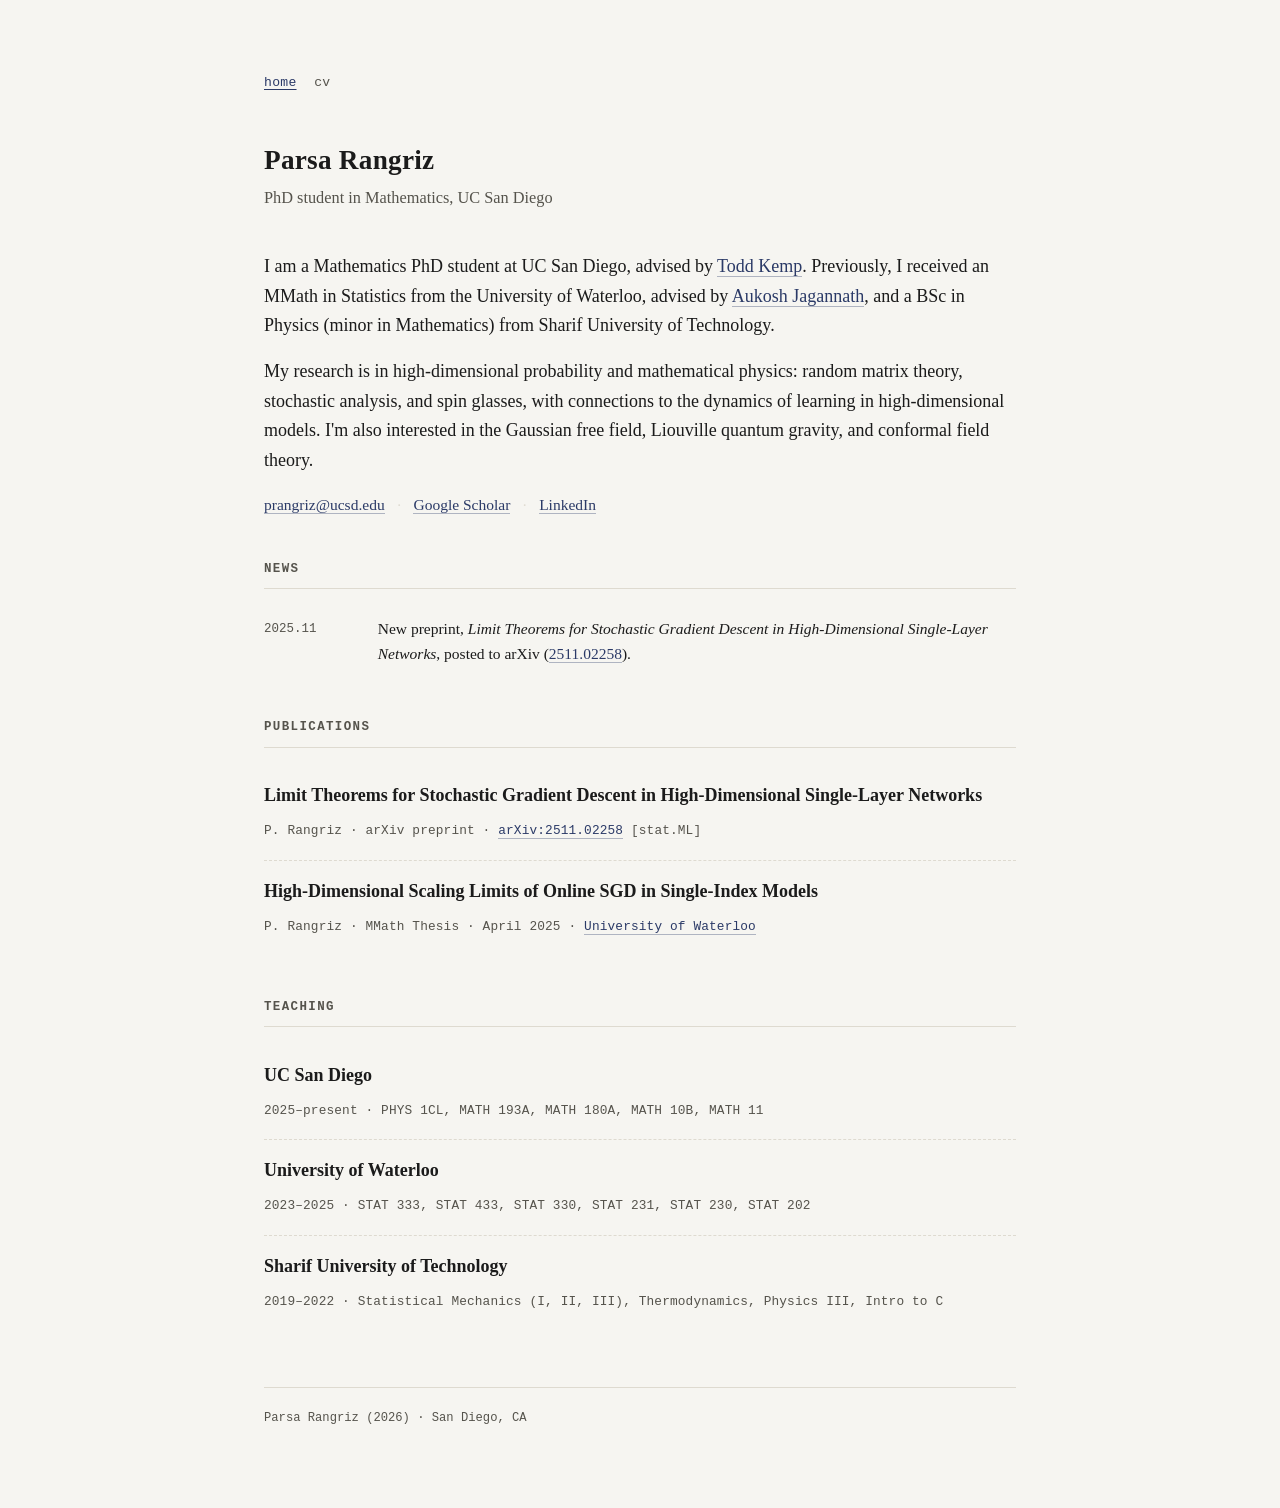
==== index.html @ 887fca53 "Update index.html" ====
<!DOCTYPE html>
<html lang="en">
<head>
<meta charset="UTF-8">
<meta name="viewport" content="width=device-width, initial-scale=1.0">
<title>Parsa Rangriz</title>
<meta name="description" content="Parsa Rangriz — Mathematics PhD Student at UC San Diego.">
<link rel="stylesheet" href="style.css">
<link rel="icon" href="data:,">
</head>
<body>
<div class="wrap">

  <nav class="top-nav">
    <a href="index.html" class="current">home</a>
    <a href="cv.pdf">cv</a>
  </nav>

  <header class="site-header">
    <h1 class="name">Parsa Rangriz</h1>
    <p class="role">PhD student in Mathematics, UC San Diego</p>
  </header>

  <section id="about">
    <p>
      I am a Mathematics PhD student at UC San Diego, advised by
      <a href="https://mathweb.ucsd.edu/~tkemp/">Todd Kemp</a>. Previously, I received an MMath in
      Statistics from the University of Waterloo, advised by
      <a href="https://aukosh.github.io/">Aukosh Jagannath</a>, and a BSc in Physics (minor in Mathematics)
      from Sharif University of Technology.
    </p>
    <p>
      My research is in high-dimensional probability and mathematical physics: random matrix theory,
      stochastic analysis, and spin glasses, with connections to the dynamics of learning in
      high-dimensional models. I'm also interested in the Gaussian free field, Liouville quantum
      gravity, and conformal field theory.
    </p>
    <p class="contact-line">
      <a href="mailto:prangriz@ucsd.edu">prangriz@ucsd.edu</a>
      <span class="sep">·</span>
      <a href="https://scholar.google.com/citations?user=rKi-H_cAAAAJ&hl=en">Google Scholar</a>
      <span class="sep">·</span>
      <a href="https://www.linkedin.com/in/p-rangriz/">LinkedIn</a>
    </p>
  </section>

  <section id="news">
    <h2 class="section-title">News</h2>
    <ul class="news-list">
      <li>
        <time>2025.11</time>
        <span>New preprint, <em>Limit Theorems for Stochastic Gradient Descent in High-Dimensional Single-Layer Networks</em>, posted to arXiv (<a href="https://arxiv.org/abs/2511.02258">2511.02258</a>).</span>
      </li>
    </ul>
  </section>

  <section id="publications">
    <h2 class="section-title">Publications</h2>
    <ul class="pub-list">
      <li>
        <span class="pub-title">Limit Theorems for Stochastic Gradient Descent in High-Dimensional Single-Layer Networks</span>
        <span class="pub-meta">P. Rangriz · arXiv preprint · <a href="https://arxiv.org/abs/2511.02258">arXiv:2511.02258</a> [stat.ML]</span>
      </li>
      <li>
        <span class="pub-title">High-Dimensional Scaling Limits of Online SGD in Single-Index Models</span>
        <span class="pub-meta">P. Rangriz · MMath Thesis · April 2025 · <a href="https://uwspace.uwaterloo.ca/items/c8ef0af0-a10b-4595-ab6c-b43a74a699de">University of Waterloo</a></span>
      </li>
    </ul>
  </section>

  <section id="teaching">
    <h2 class="section-title">Teaching</h2>
    <ul class="teach-list">
      <li>
        <span class="teach-title">UC San Diego</span>
        <span class="teach-meta">2025–present · PHYS 1CL, MATH 193A, MATH 180A, MATH 10B, MATH 11</span>
      </li>
      <li>
        <span class="teach-title">University of Waterloo</span>
        <span class="teach-meta">2023–2025 · STAT 333, STAT 433, STAT 330, STAT 231, STAT 230, STAT 202</span>
      </li>
      <li>
        <span class="teach-title">Sharif University of Technology</span>
        <span class="teach-meta">2019–2022 · Statistical Mechanics (I, II, III), Thermodynamics, Physics III, Intro to C</span>
      </li>
    </ul>
  </section>

  <footer class="site-footer">
    Parsa Rangriz (2026) · San Diego, CA
  </footer>

</div>
</body>
</html>
---- style.css ----
:root {
  --paper: #f6f5f1;
  --ink: #1b1b1b;
  --ink-soft: #55534c;
  --rule: #dedad0;
  --accent: #2b3a67;
  --mono: "JetBrains Mono", ui-monospace, SFMono-Regular, Menlo, Consolas, monospace;
  --serif: "Iowan Old Style", "Palatino Linotype", Georgia, "Times New Roman", serif;
}

* { box-sizing: border-box; }

html { -webkit-text-size-adjust: 100%; }

body {
  margin: 0;
  background: var(--paper);
  color: var(--ink);
  font-family: var(--serif);
  font-size: 18px;
  line-height: 1.65;
  -webkit-font-smoothing: antialiased;
}

a {
  color: var(--accent);
  text-decoration: none;
  border-bottom: 1px solid rgba(43, 58, 103, 0.35);
  transition: border-color 0.15s ease, color 0.15s ease;
}

a:hover, a:focus-visible {
  border-color: var(--accent);
}

a:focus-visible {
  outline: 2px solid var(--accent);
  outline-offset: 2px;
  border-bottom-color: transparent;
}

.wrap {
  max-width: 800px;
  margin: 0 auto;
  padding: 4.5rem 1.5rem 5rem;
}

header.site-header {
  margin-bottom: 2.5rem;
}

nav.top-nav {
  display: flex;
  flex-wrap: wrap;
  gap: 0.35rem 1.1rem;
  font-family: var(--mono);
  font-size: 0.82rem;
  letter-spacing: 0.02em;
  text-transform: lowercase;
  margin-bottom: 2.75rem;
}

nav.top-nav a {
  border-bottom: none;
  color: var(--ink-soft);
}

nav.top-nav a:hover, nav.top-nav a.current {
  color: var(--accent);
}

nav.top-nav a.current {
  text-decoration: underline;
  text-underline-offset: 3px;
}

h1.name {
  font-size: 1.7rem;
  font-weight: 600;
  margin: 0 0 0.15rem;
  letter-spacing: 0.01em;
}

p.role {
  margin: 0 0 1.6rem;
  color: var(--ink-soft);
  font-size: 1.02rem;
}

p.role .dot {
  color: var(--rule);
  padding: 0 0.5em;
}

section {
  margin-bottom: 2.6rem;
}

section > p {
  margin: 0 0 1rem;
}

h2.section-title {
  font-family: var(--mono);
  font-size: 0.78rem;
  text-transform: uppercase;
  letter-spacing: 0.11em;
  color: var(--ink-soft);
  margin: 0 0 1.1rem;
  padding-bottom: 0.55rem;
  border-bottom: 1px solid var(--rule);
}

.contact-line {
  font-size: 0.97rem;
  color: var(--ink-soft);
}

.contact-line a { color: var(--accent); }

.contact-line span.sep {
  color: var(--rule);
  padding: 0 0.55em;
}

ul.news-list {
  list-style: none;
  margin: 0;
  padding: 0;
}

ul.news-list li {
  display: grid;
  grid-template-columns: 6.4em 1fr;
  gap: 0.9rem;
  padding: 0.55rem 0;
  border-bottom: 1px dashed var(--rule);
  font-size: 0.97rem;
}

ul.news-list li:last-child { border-bottom: none; }

ul.news-list time {
  font-family: var(--mono);
  font-size: 0.78rem;
  color: var(--ink-soft);
  padding-top: 0.2rem;
}

ul.pub-list, ul.teach-list {
  list-style: none;
  margin: 0;
  padding: 0;
}

ul.pub-list li, ul.teach-list li {
  padding: 1rem 0;
  border-bottom: 1px dashed var(--rule);
}

ul.pub-list li:last-child, ul.teach-list li:last-child { border-bottom: none; }

.pub-title {
  font-weight: 600;
  display: block;
  margin-bottom: 0.2rem;
}

.pub-meta, .teach-meta {
  font-family: var(--mono);
  font-size: 0.8rem;
  color: var(--ink-soft);
  letter-spacing: 0.01em;
}

.teach-title {
  font-weight: 600;
  display: block;
  margin-bottom: 0.2rem;
}

h3.group-title {
  font-family: var(--mono);
  font-size: 0.72rem;
  text-transform: uppercase;
  letter-spacing: 0.09em;
  color: var(--ink-soft);
  margin: 2.2rem 0 0.6rem;
}

h3.group-title:first-of-type {
  margin-top: 0;
}

h2.subsection-title {
  font-size: 1rem;
  font-weight: 600;
  margin: 2.6rem 0 0.9rem;
  padding-top: 1.6rem;
  border-top: 1px solid var(--rule);
}

h2.subsection-title:first-of-type {
  padding-top: 0;
  border-top: none;
  margin-top: 0.3rem;
}

footer.site-footer {
  margin-top: 3.5rem;
  padding-top: 1.25rem;
  border-top: 1px solid var(--rule);
  font-family: var(--mono);
  font-size: 0.76rem;
  color: var(--ink-soft);
}

@media (max-width: 480px) {
  body { font-size: 17px; }
  .wrap { padding: 3rem 1.25rem 4rem; }
  ul.news-list li { grid-template-columns: 5.2em 1fr; gap: 0.6rem; }
}
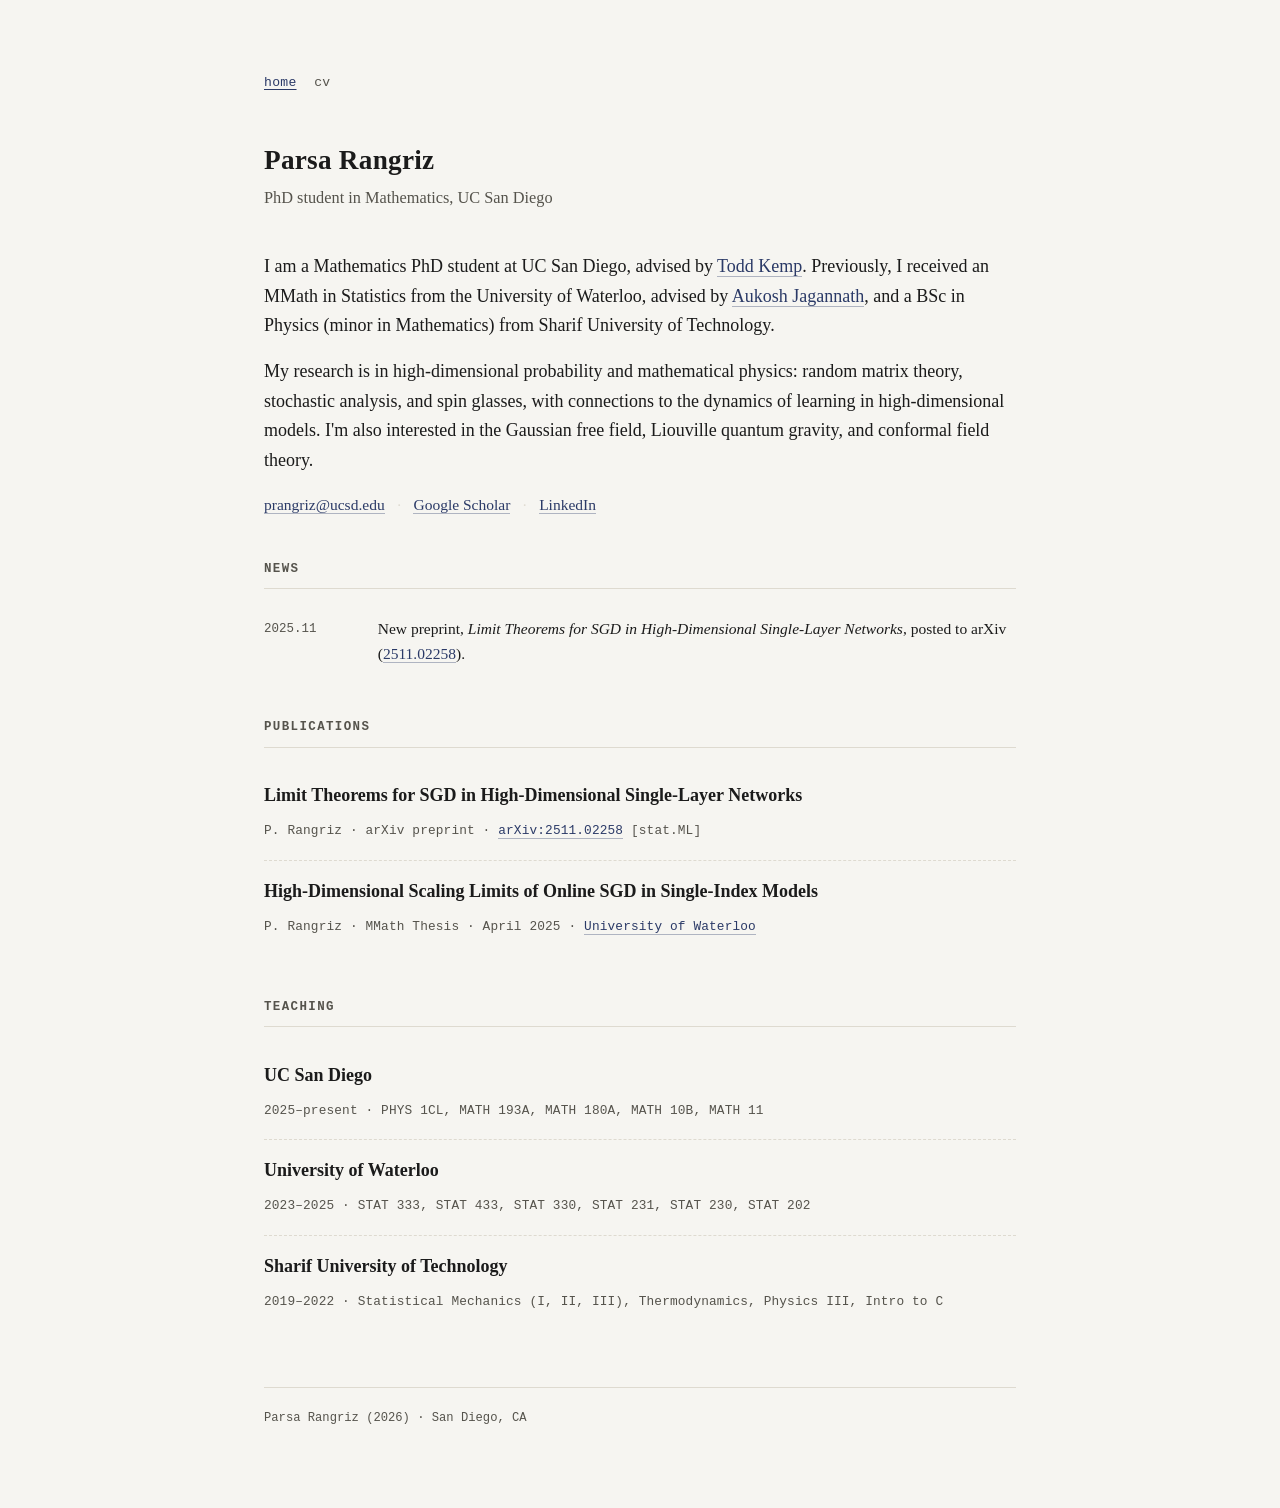
==== commit 74da2ffe: "Update index.html" ====
--- a/index.html
+++ b/index.html
@@ -49,7 +49,7 @@
     <ul class="news-list">
       <li>
         <time>2025.11</time>
-        <span>New preprint, <em>Limit Theorems for Stochastic Gradient Descent in High-Dimensional Single-Layer Networks</em>, posted to arXiv (<a href="https://arxiv.org/abs/2511.02258">2511.02258</a>).</span>
+        <span>New preprint, <em>Limit Theorems for SGD in High-Dimensional Single-Layer Networks</em>, posted to arXiv (<a href="https://arxiv.org/abs/2511.02258">2511.02258</a>).</span>
       </li>
     </ul>
   </section>
@@ -58,7 +58,7 @@
     <h2 class="section-title">Publications</h2>
     <ul class="pub-list">
       <li>
-        <span class="pub-title">Limit Theorems for Stochastic Gradient Descent in High-Dimensional Single-Layer Networks</span>
+        <span class="pub-title">Limit Theorems for SGD in High-Dimensional Single-Layer Networks</span>
         <span class="pub-meta">P. Rangriz · arXiv preprint · <a href="https://arxiv.org/abs/2511.02258">arXiv:2511.02258</a> [stat.ML]</span>
       </li>
       <li>
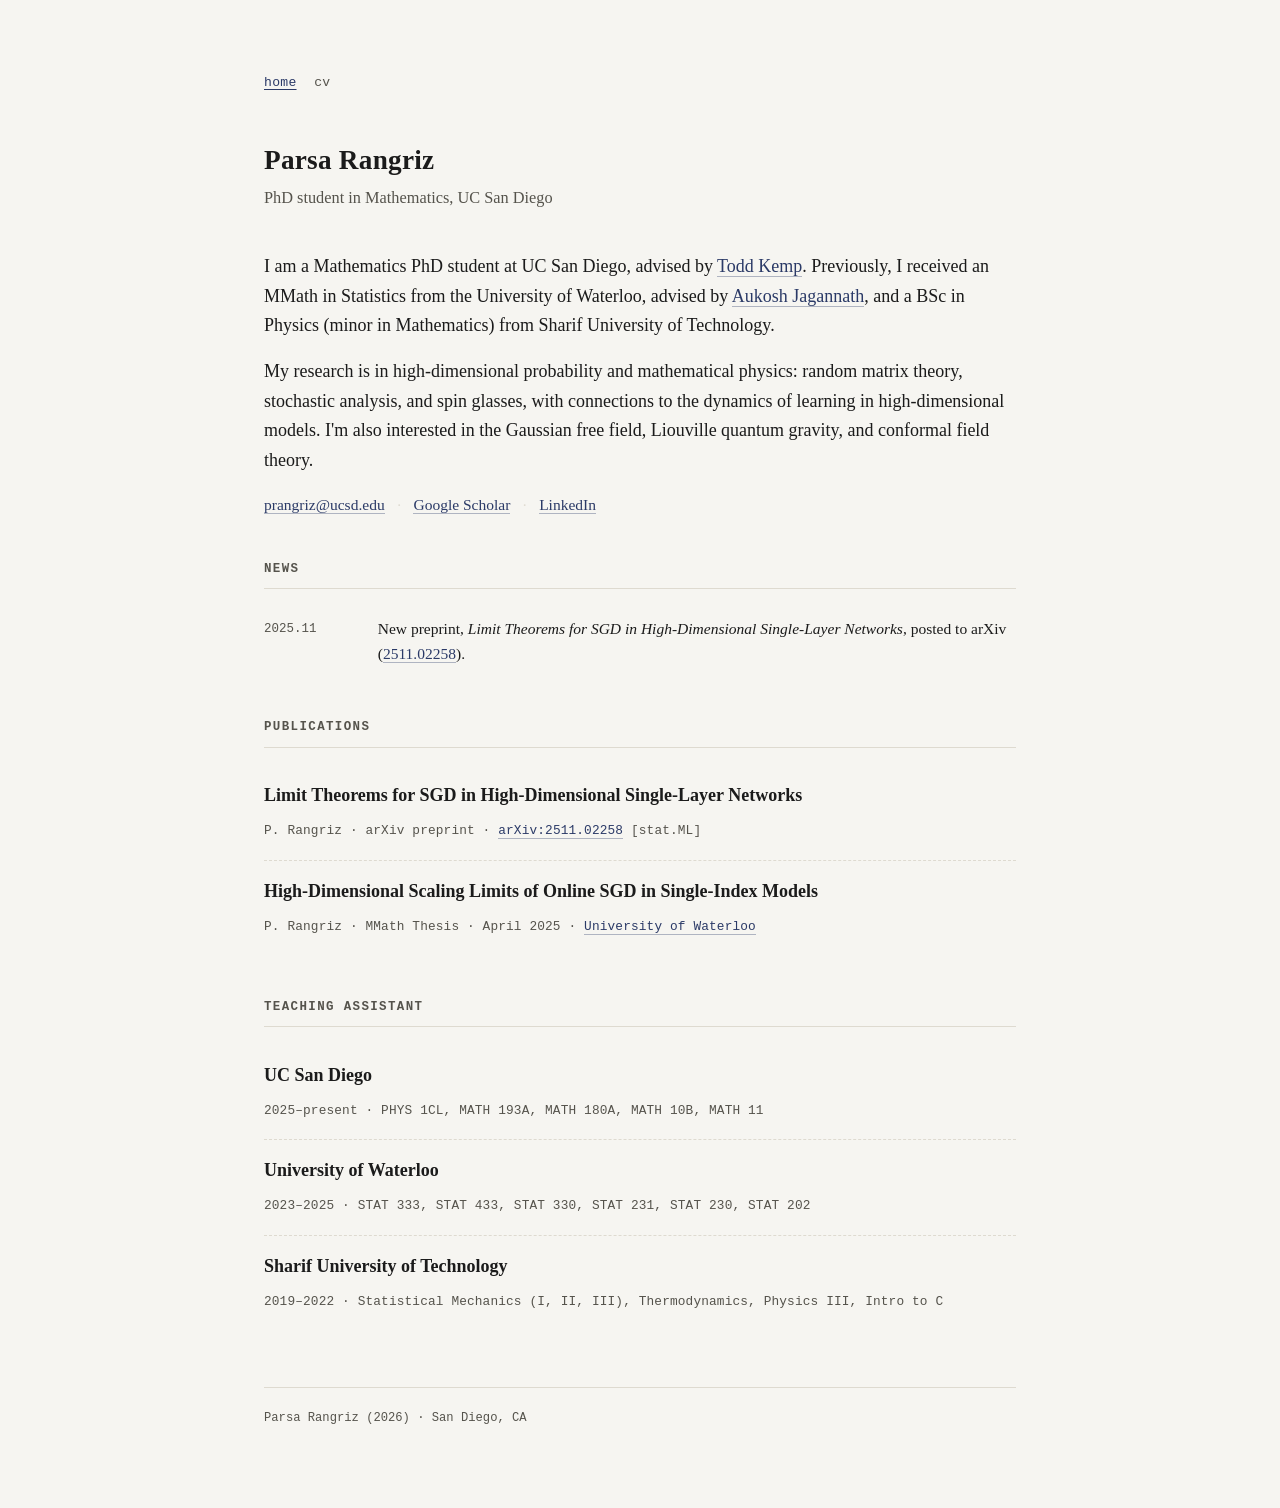
==== commit 03340483: "Update index.html" ====
--- a/index.html
+++ b/index.html
@@ -69,7 +69,7 @@
   </section>
 
   <section id="teaching">
-    <h2 class="section-title">Teaching</h2>
+    <h2 class="section-title">Teaching Assistant</h2>
     <ul class="teach-list">
       <li>
         <span class="teach-title">UC San Diego</span>
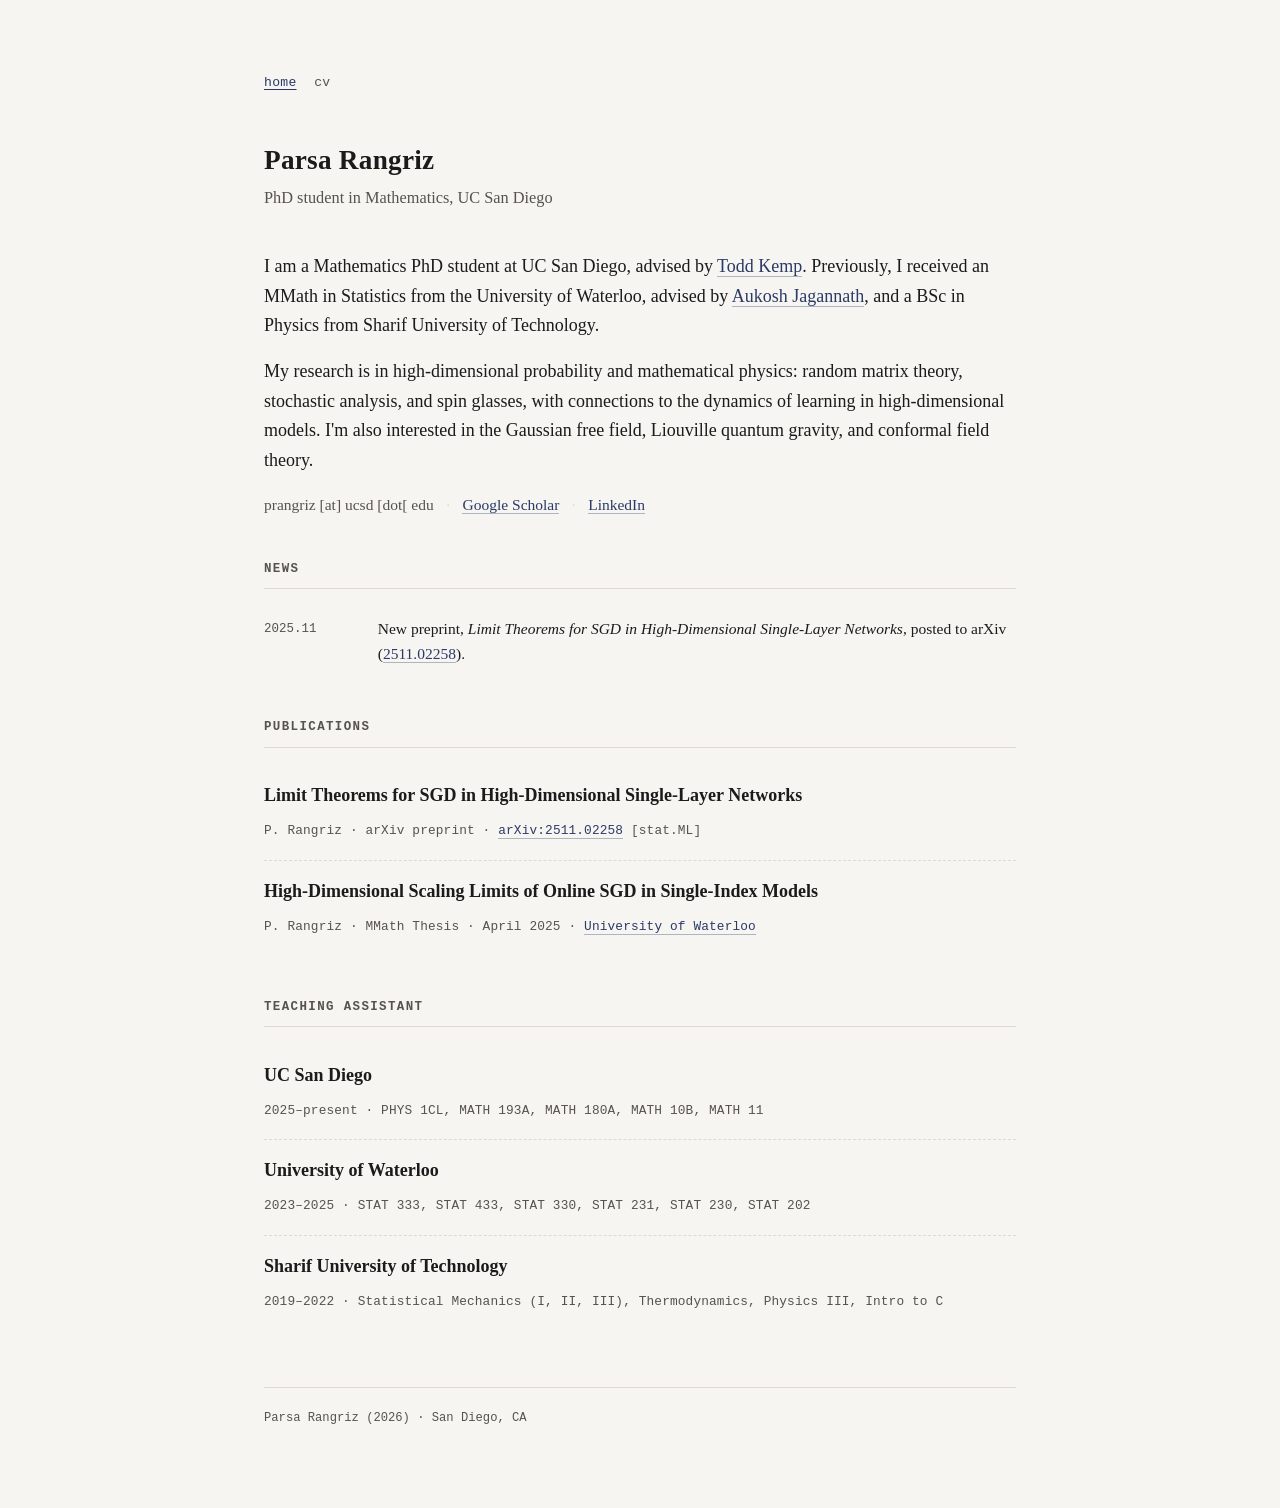
==== commit 88128d62: "Update index.html" ====
--- a/index.html
+++ b/index.html
@@ -26,8 +26,7 @@
       I am a Mathematics PhD student at UC San Diego, advised by
       <a href="https://mathweb.ucsd.edu/~tkemp/">Todd Kemp</a>. Previously, I received an MMath in
       Statistics from the University of Waterloo, advised by
-      <a href="https://aukosh.github.io/">Aukosh Jagannath</a>, and a BSc in Physics (minor in Mathematics)
-      from Sharif University of Technology.
+      <a href="https://aukosh.github.io/">Aukosh Jagannath</a>, and a BSc in Physics from Sharif University of Technology.
     </p>
     <p>
       My research is in high-dimensional probability and mathematical physics: random matrix theory,
@@ -36,7 +35,7 @@
       gravity, and conformal field theory.
     </p>
     <p class="contact-line">
-      <a href="mailto:prangriz@ucsd.edu">prangriz@ucsd.edu</a>
+      prangriz [at] ucsd [dot[ edu
       <span class="sep">·</span>
       <a href="https://scholar.google.com/citations?user=rKi-H_cAAAAJ&hl=en">Google Scholar</a>
       <span class="sep">·</span>
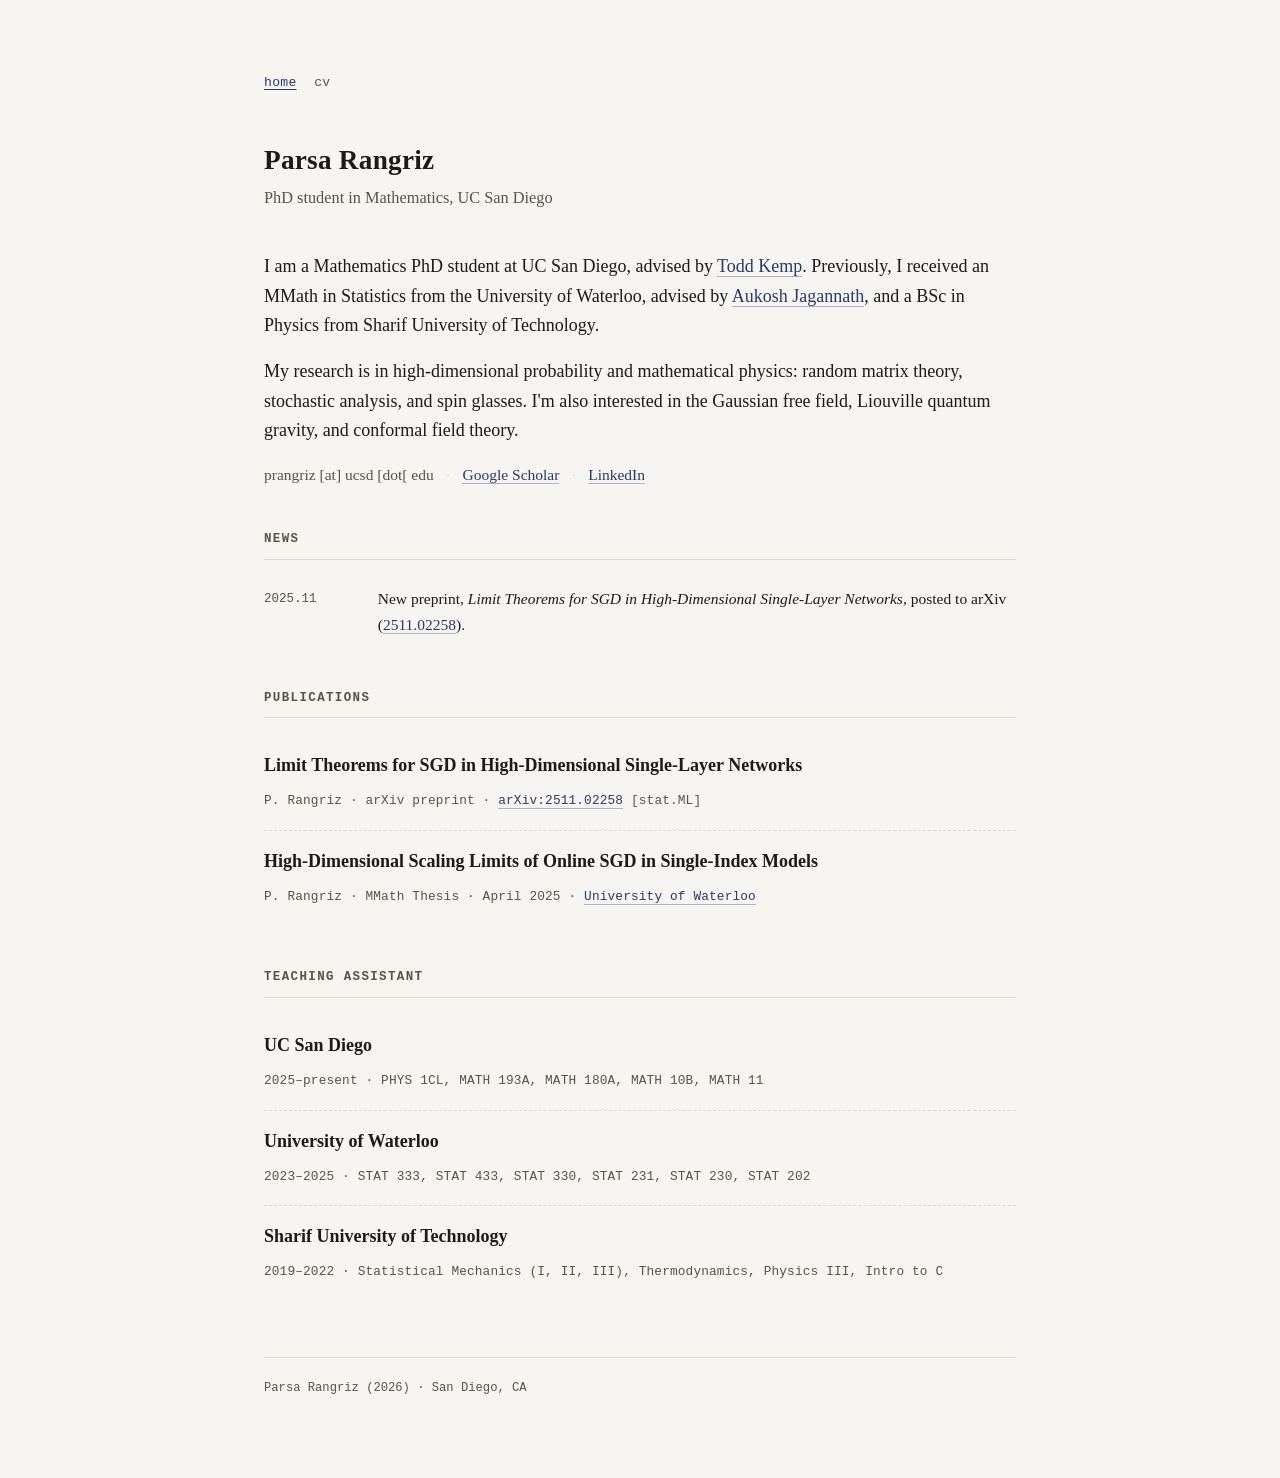
==== commit c4015457: "Update index.html" ====
--- a/index.html
+++ b/index.html
@@ -30,8 +30,7 @@
     </p>
     <p>
       My research is in high-dimensional probability and mathematical physics: random matrix theory,
-      stochastic analysis, and spin glasses, with connections to the dynamics of learning in
-      high-dimensional models. I'm also interested in the Gaussian free field, Liouville quantum
+      stochastic analysis, and spin glasses. I'm also interested in the Gaussian free field, Liouville quantum
       gravity, and conformal field theory.
     </p>
     <p class="contact-line">
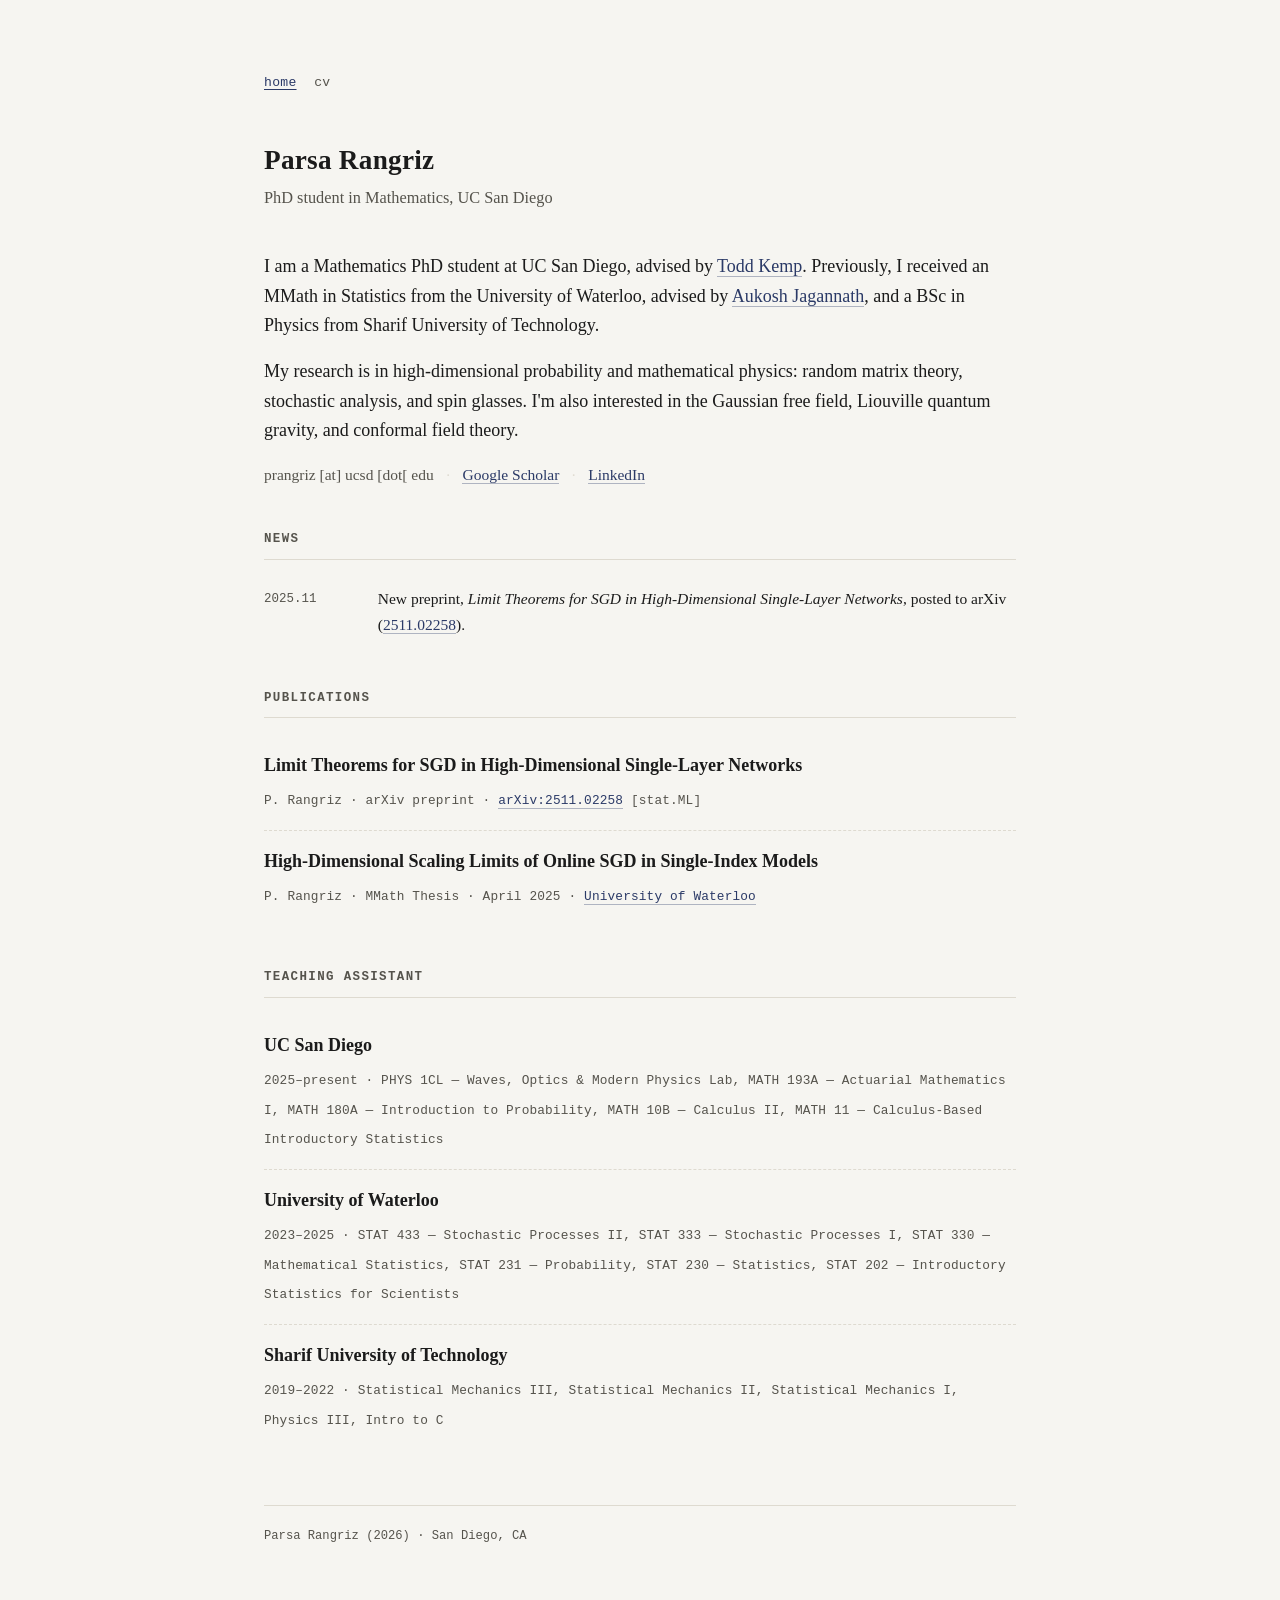
==== commit 7eb57316: "Update index.html" ====
--- a/index.html
+++ b/index.html
@@ -71,15 +71,19 @@
     <ul class="teach-list">
       <li>
         <span class="teach-title">UC San Diego</span>
-        <span class="teach-meta">2025–present · PHYS 1CL, MATH 193A, MATH 180A, MATH 10B, MATH 11</span>
+        <span class="teach-meta">2025–present · PHYS 1CL — Waves, Optics & Modern Physics Lab, MATH 193A — Actuarial Mathematics I,
+        MATH 180A — Introduction to Probability, MATH 10B — Calculus II, MATH 11 — Calculus-Based Introductory Statistics
+</span>
       </li>
       <li>
         <span class="teach-title">University of Waterloo</span>
-        <span class="teach-meta">2023–2025 · STAT 333, STAT 433, STAT 330, STAT 231, STAT 230, STAT 202</span>
+        <span class="teach-meta">2023–2025 · STAT 433 — Stochastic Processes II, STAT 333 — Stochastic Processes I,
+          STAT 330 — Mathematical Statistics, STAT 231 — Probability, STAT 230 — Statistics, STAT 202 — Introductory Statistics for Scientists
+ </span>
       </li>
       <li>
         <span class="teach-title">Sharif University of Technology</span>
-        <span class="teach-meta">2019–2022 · Statistical Mechanics (I, II, III), Thermodynamics, Physics III, Intro to C</span>
+        <span class="teach-meta">2019–2022 · Statistical Mechanics III, Statistical Mechanics II, Statistical Mechanics I, Physics III, Intro to C</span>
       </li>
     </ul>
   </section>
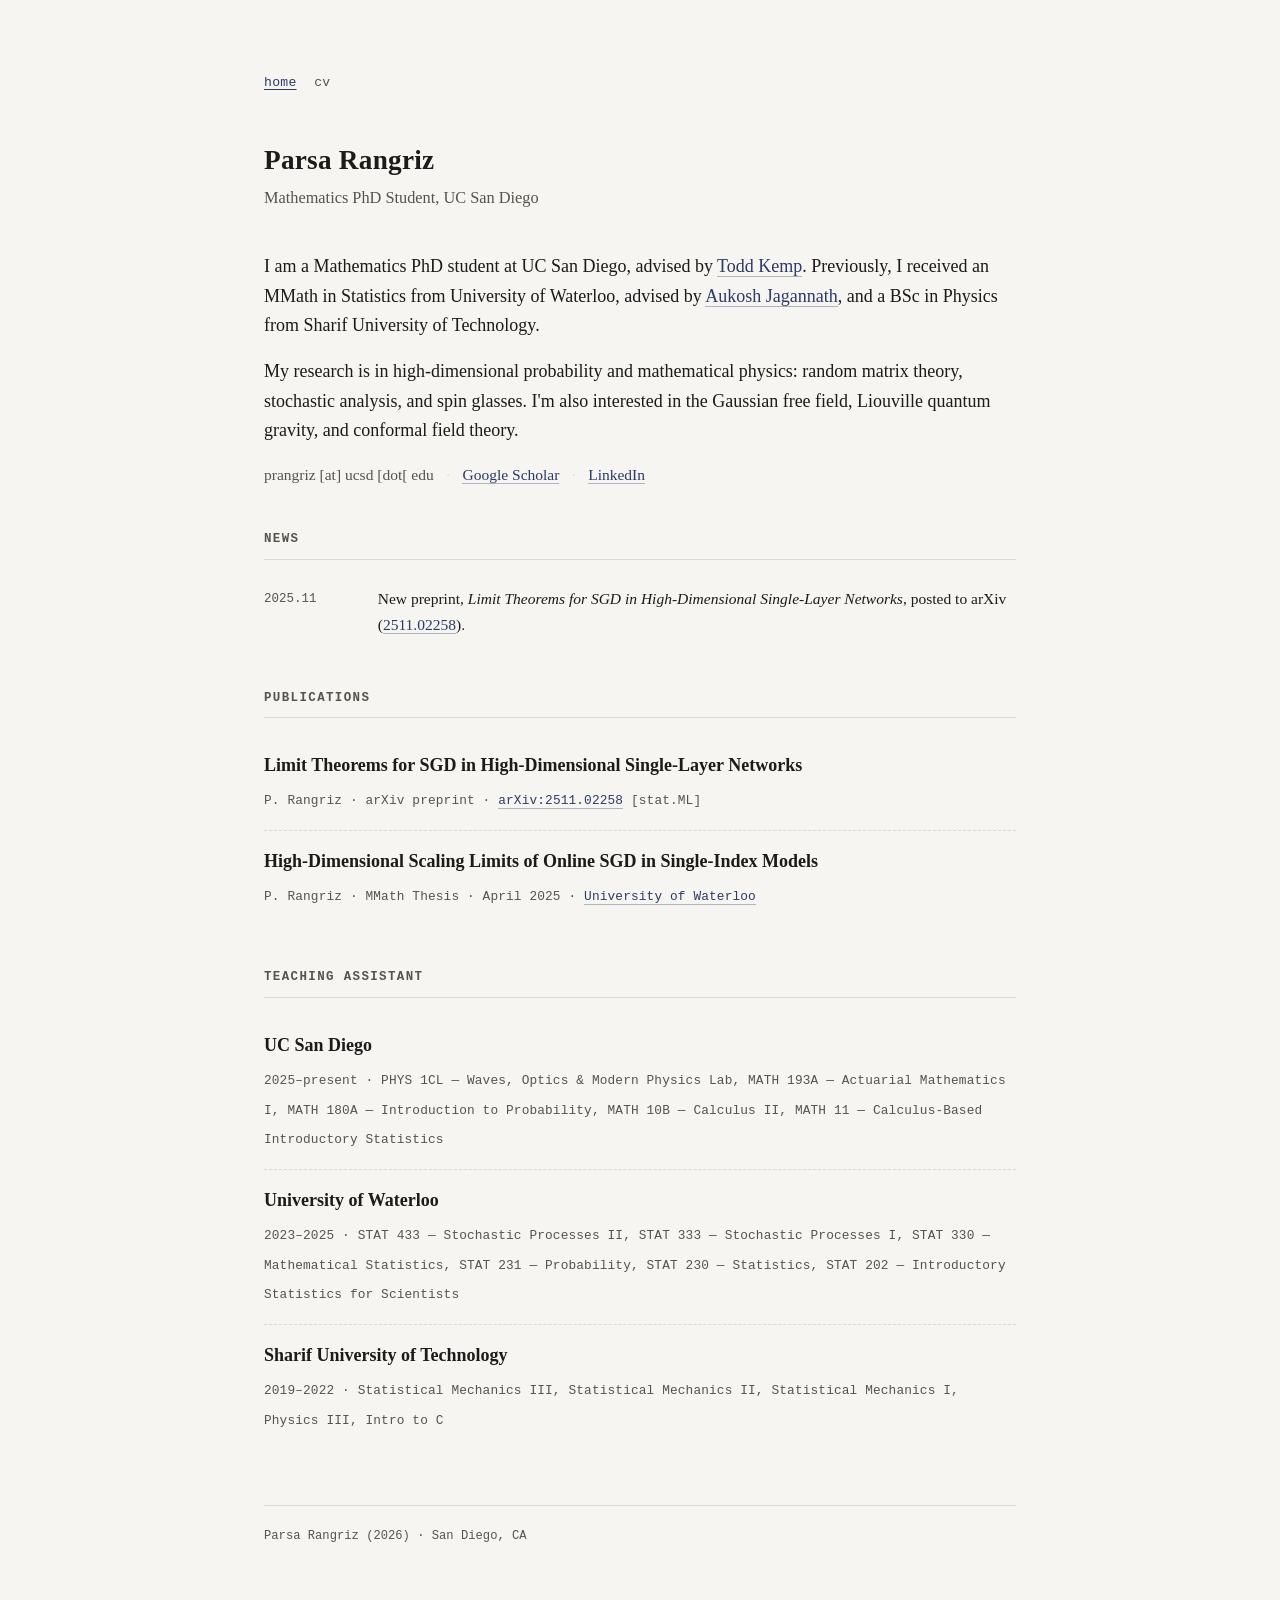
==== commit 5493b95e: "Update index.html" ====
--- a/index.html
+++ b/index.html
@@ -18,14 +18,14 @@
 
   <header class="site-header">
     <h1 class="name">Parsa Rangriz</h1>
-    <p class="role">PhD student in Mathematics, UC San Diego</p>
+    <p class="role">Mathematics PhD Student, UC San Diego</p>
   </header>
 
   <section id="about">
     <p>
       I am a Mathematics PhD student at UC San Diego, advised by
       <a href="https://mathweb.ucsd.edu/~tkemp/">Todd Kemp</a>. Previously, I received an MMath in
-      Statistics from the University of Waterloo, advised by
+      Statistics from University of Waterloo, advised by
       <a href="https://aukosh.github.io/">Aukosh Jagannath</a>, and a BSc in Physics from Sharif University of Technology.
     </p>
     <p>
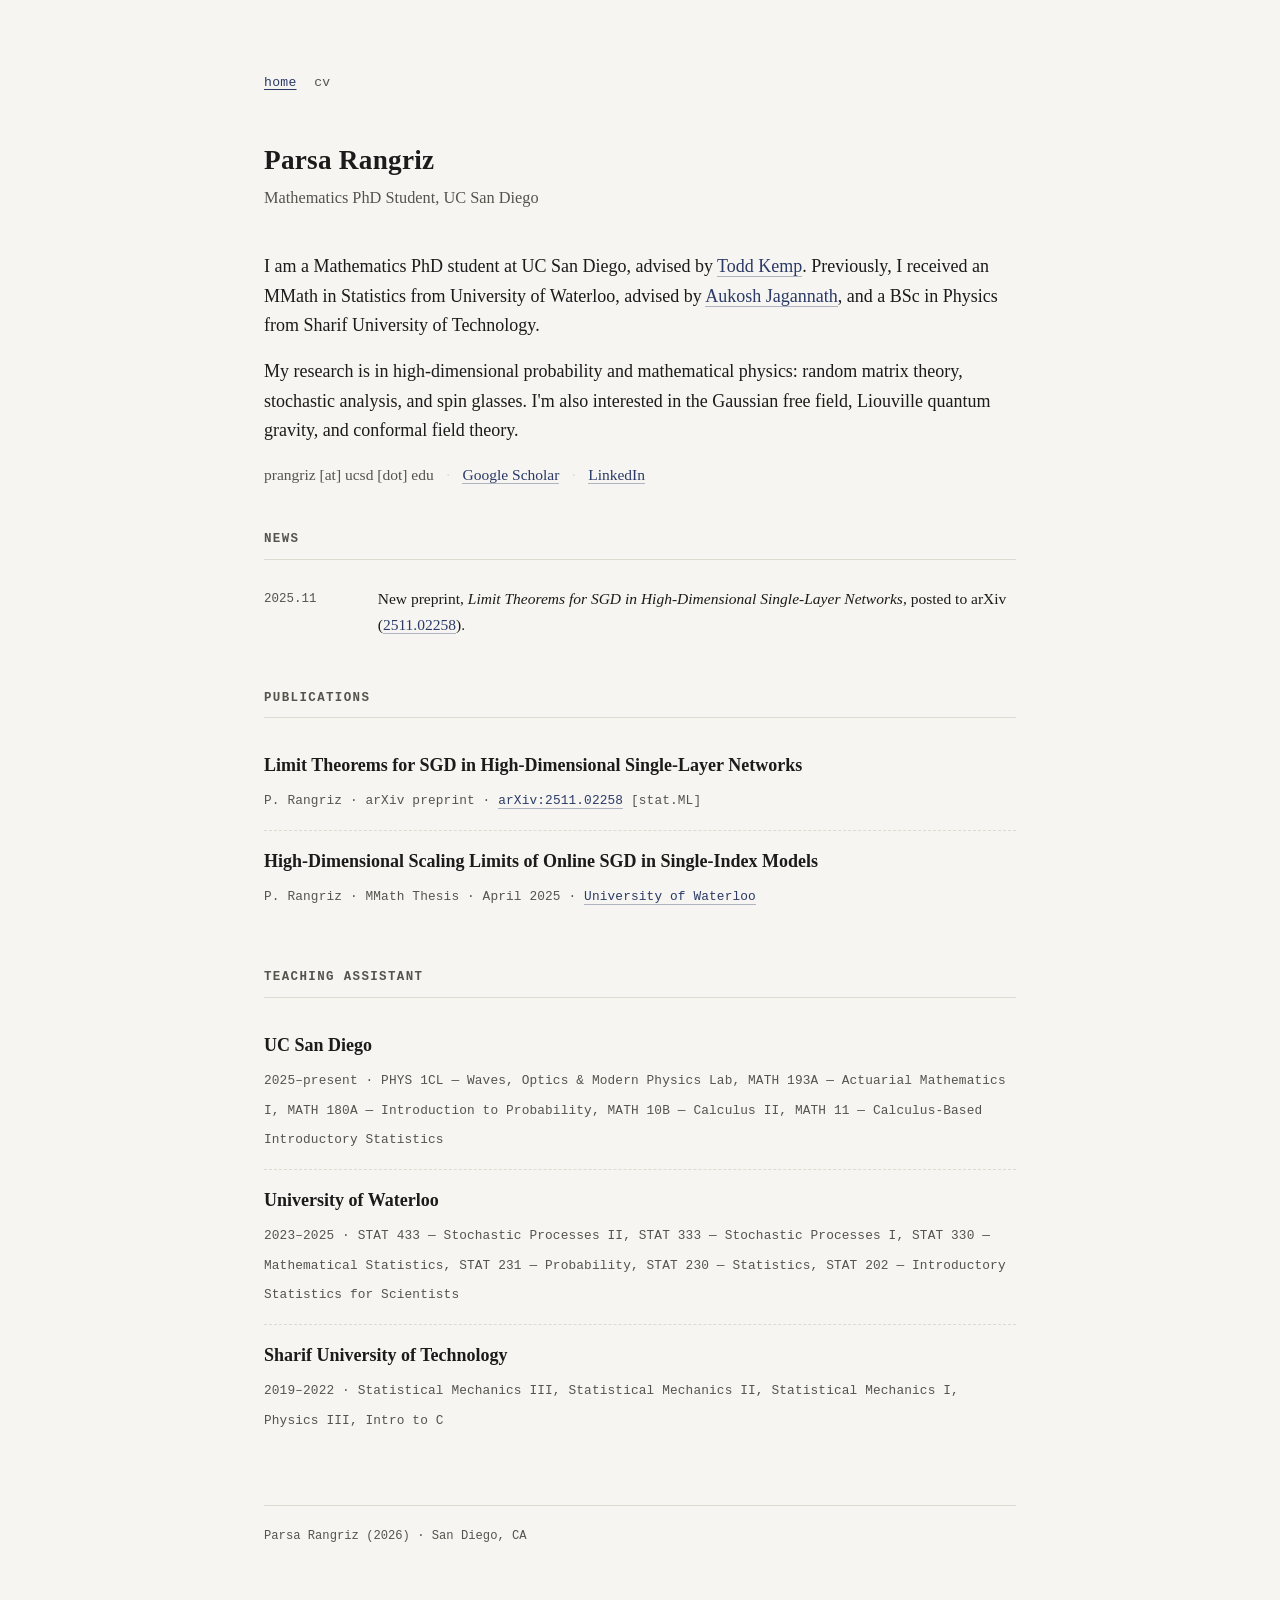
==== commit 90d27fce: "Update index.html" ====
--- a/index.html
+++ b/index.html
@@ -34,7 +34,7 @@
       gravity, and conformal field theory.
     </p>
     <p class="contact-line">
-      prangriz [at] ucsd [dot[ edu
+      prangriz [at] ucsd [dot] edu
       <span class="sep">·</span>
       <a href="https://scholar.google.com/citations?user=rKi-H_cAAAAJ&hl=en">Google Scholar</a>
       <span class="sep">·</span>
